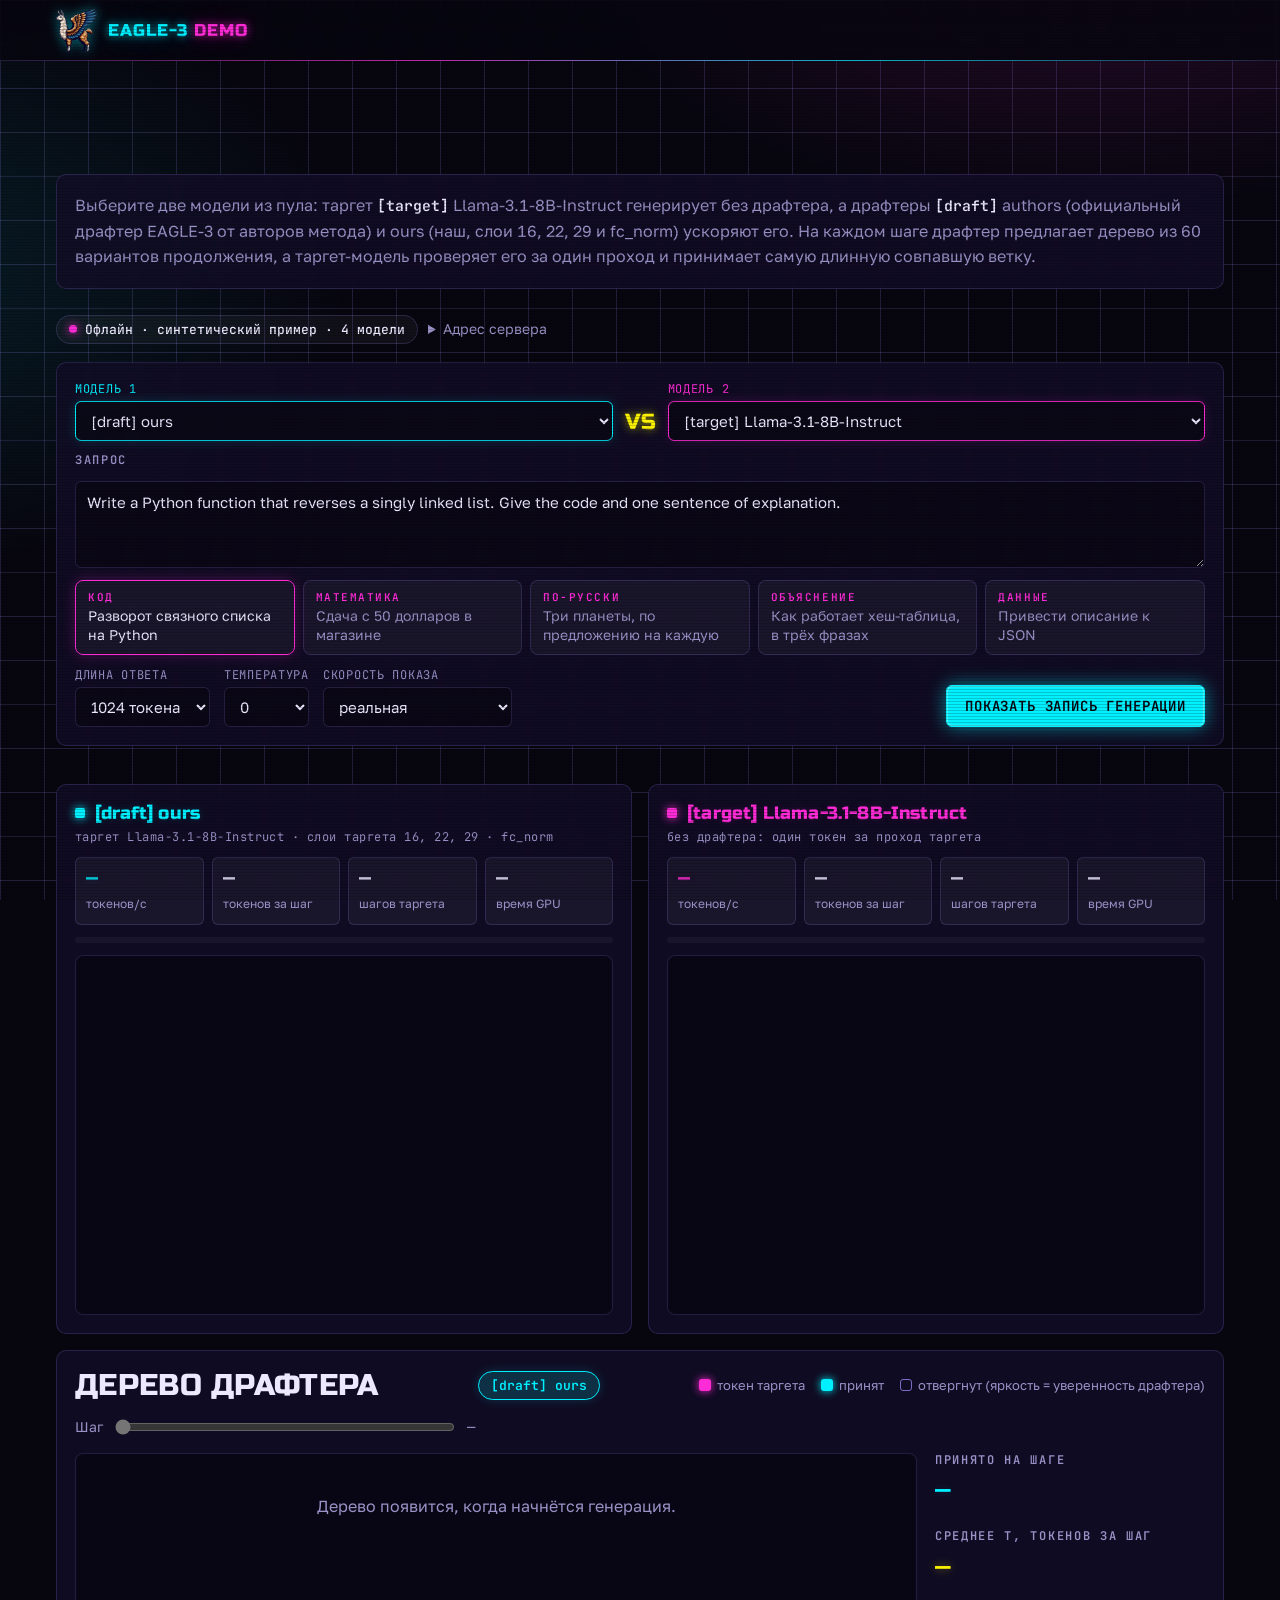
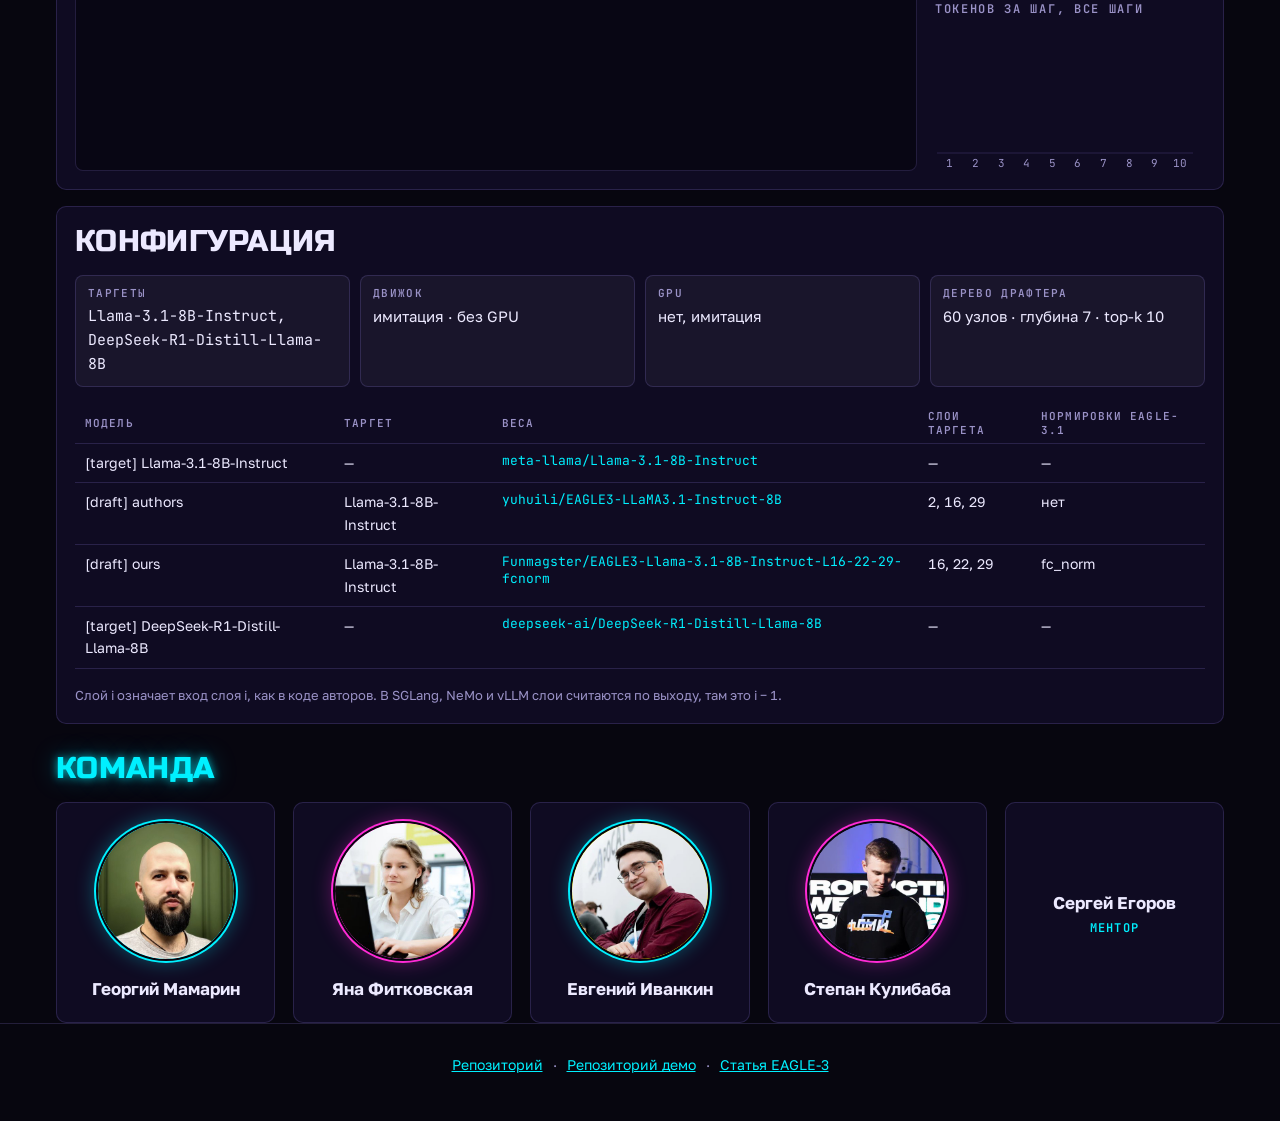
==== site/demo.html @ 763ee81a "EAGLE-3 DEMO: сервер, сайт и ноутбук Colab Co-Authored-By: Claude Opus 5.5 (1M context) <noreply@ant" ====
<!doctype html>
<html lang="ru">
<head>
<meta charset="utf-8">
<meta name="viewport" content="width=device-width,initial-scale=1,viewport-fit=cover">
<title>EAGLE-3 DEMO</title>
<meta name="claude:viewport-fit-sides" content="cover">
<link rel="preconnect" href="https://fonts.googleapis.com">
<link rel="stylesheet" href="https://fonts.googleapis.com/css2?family=Golos+Text:wght@400;500;600;700&family=JetBrains+Mono:wght@400;600&family=Russo+One&display=swap">
<link rel="stylesheet" href="assets/style.css">
</head>
<body class="demo-page">
<div class="bg-video" aria-hidden="true"><video id="bg-video" muted loop playsinline preload="auto"></video></div>
<audio id="bg-audio" loop preload="auto"></audio>
<div class="video-person" id="video-person" hidden></div>
<button class="sound-btn" id="sound-btn" type="button" hidden aria-pressed="false">Звук: выкл</button>
<header class="top">
  <div class="wrap">
    <a class="brand" href="demo.html"><img class="logo" src="assets/llama.png" width="42" height="44" alt=""><span><span class="neon-c">EAGLE-3</span> <span class="neon-m">DEMO</span></span></a>
  </div>
</header>

<main class="wrap">
  <section class="demo-head">
    <!-- надпись убрана, место под ней оставлено: страница по высоте как с заголовком -->
    <h1 class="ghost" aria-hidden="true"><span class="neon-c">Баттл</span> <span class="neon-m">моделей</span></h1>
    <div class="panel intro"><p>Выберите две модели из пула: таргет <b>[target]</b> Llama-3.1-8B-Instruct генерирует без драфтера, а драфтеры <b>[draft]</b> authors (официальный драфтер EAGLE-3 от авторов метода) и ours (наш, слои 16, 22, 29 и fc_norm) ускоряют его. На каждом шаге драфтер предлагает дерево из 60 вариантов продолжения, а таргет-модель проверяет его за один проход и принимает самую длинную совпавшую ветку.</p></div>
    <div class="server">
      <span class="pill" id="srv-pill"><i></i><span id="srv-text">Проверяю демо-сервер…</span></span>
      <details id="srv-details">
        <summary>Адрес сервера</summary>
        <form id="srv-form">
          <input type="url" id="srv-url" placeholder="https://xxxx.trycloudflare.com" aria-label="Адрес демо-сервера">
          <button class="btn" type="submit">Подключить</button>
        </form>
      </details>
    </div>
  </section>

  <section class="panel ask" aria-label="Запрос">
    <div class="versus">
      <label data-slot="0">Модель 1<select id="m0"></select></label>
      <span class="vs" aria-hidden="true">VS</span>
      <label data-slot="1">Модель 2<select id="m1"></select></label>
    </div>
    <label for="prompt" class="label">Запрос</label>
    <textarea id="prompt" rows="3">Write a Python function that reverses a singly linked list. Give the code and one sentence of explanation.</textarea>
    <div class="chips" id="chips">
      <button class="chip" type="button" aria-pressed="true" data-prompt="Write a Python function that reverses a singly linked list. Give the code and one sentence of explanation."><b>Код</b><span>Разворот связного списка на Python</span></button>
      <button class="chip" type="button" aria-pressed="false" data-prompt="A shop sells pens for $3 and notebooks for $5. I bought 4 pens and 2 notebooks and paid with a $50 bill. How much change do I get?"><b>Математика</b><span>Сдача с 50 долларов в магазине</span></button>
      <button class="chip" type="button" aria-pressed="false" data-prompt="Назови три планеты Солнечной системы и опиши каждую одним предложением. Отвечай на русском."><b>По-русски</b><span>Три планеты, по предложению на каждую</span></button>
      <button class="chip" type="button" aria-pressed="false" data-prompt="Explain in three short sentences how a hash table works."><b>Объяснение</b><span>Как работает хеш-таблица, в трёх фразах</span></button>
      <button class="chip" type="button" aria-pressed="false" data-prompt="Convert to JSON: name Alice, age 30, city Paris, hobbies reading and chess. Output only the JSON."><b>Данные</b><span>Привести описание к JSON</span></button>
    </div>
    <div class="controls">
      <label>Длина ответа
        <select id="max-tokens"><option value="256">256 токенов</option><option value="512">512 токенов</option><option value="1024" selected>1024 токена</option></select>
      </label>
      <label>Температура
        <select id="temperature"><option value="0" selected>0</option><option value="0.6">0.6</option><option value="1">1.0</option></select>
      </label>
      <label id="engine-box" hidden>Движок
        <select id="engine"><option value="eagle">EAGLE · с деревом</option><option value="sglang">SGLang · без дерева</option></select>
      </label>
      <label>Скорость показа
        <select id="speed"><option value="1" selected>реальная</option><option value="0.25">в 4 раза медленнее</option><option value="0.1">в 10 раз медленнее</option></select>
      </label>
      <div class="go">
        <button class="btn" id="save" type="button" hidden>Скачать запись</button>
        <button class="btn" id="again" type="button" hidden>Повторить</button>
        <button class="btn" id="stop" type="button" hidden>Остановить</button>
        <button class="btn primary" id="run" type="button">Запустить генерацию</button>
      </div>
    </div>
    <div class="engine-warn" id="engine-warn" hidden>
      <p id="engine-warn-text"></p>
      <div class="go"><button class="btn" id="engine-no" type="button">Отмена</button><button class="btn primary" id="engine-yes" type="button">Сменить движок</button></div>
    </div>
  </section>

  <div class="race-bar">
    <div class="verdict" id="verdict" hidden><span class="medal" aria-hidden="true">🥇</span><b id="speedup">—</b><span id="verdict-text">быстрее</span></div>
  </div>

  <section class="lanes">
    <article class="panel lane" data-slot="0">
      <div class="lane-head"><h3><i></i><span data-k="name">Модель 1</span></h3><span class="state" data-k="state"></span></div>
      <div class="lane-meta" data-k="meta"></div>
      <div class="stats">
        <div class="stat"><b data-k="tps">—</b><span>токенов/с</span></div>
        <div class="stat"><b data-k="tau">—</b><span>токенов за шаг</span></div>
        <div class="stat"><b data-k="steps">—</b><span>шагов таргета</span></div>
        <div class="stat"><b data-k="time">—</b><span>время GPU</span></div>
      </div>
      <div class="bar"><i data-k="bar"></i></div>
      <div class="out" data-k="out" aria-live="off"><span class="think"></span><span class="answer"></span></div>
    </article>
    <article class="panel lane" data-slot="1">
      <div class="lane-head"><h3><i></i><span data-k="name">Модель 2</span></h3><span class="state" data-k="state"></span></div>
      <div class="lane-meta" data-k="meta"></div>
      <div class="stats">
        <div class="stat"><b data-k="tps">—</b><span>токенов/с</span></div>
        <div class="stat"><b data-k="tau">—</b><span>токенов за шаг</span></div>
        <div class="stat"><b data-k="steps">—</b><span>шагов таргета</span></div>
        <div class="stat"><b data-k="time">—</b><span>время GPU</span></div>
      </div>
      <div class="bar"><i data-k="bar"></i></div>
      <div class="out" data-k="out" aria-live="off"><span class="think"></span><span class="answer"></span></div>
    </article>
  </section>

  <section class="panel tree-panel" aria-label="Дерево драфтера">
    <div class="tree-head">
      <h2>Дерево драфтера</h2>
      <div class="tree-tabs" id="tree-tabs" role="group" aria-label="Чьё дерево показать"></div>
      <div class="legend"><span><i class="lt"></i>токен таргета</span><span><i class="la"></i>принят</span><span><i class="lr"></i>отвергнут (яркость = уверенность драфтера)</span></div>
    </div>
    <div class="scrub"><label for="step">Шаг</label><input type="range" id="step" min="0" max="0" value="0" disabled><span id="step-label" class="mono">—</span></div>
    <div class="tree-body">
      <div class="tree-scroll" id="tree"></div>
      <aside class="side">
        <div class="k"><span class="label">Принято на шаге</span><b id="k-acc">—</b><span class="mut" id="k-acc-sub"></span></div>
        <div class="k"><span class="label">Среднее τ, токенов за шаг</span><b id="tau-mean" class="tau">—</b></div>
        <div class="k"><span class="label">Токенов за шаг, все шаги</span><svg id="hist" width="260" height="150" viewBox="0 0 260 150" role="img" aria-label="Распределение принятых токенов за шаг, шкала от 1 до 10"></svg></div>
      </aside>
    </div>
  </section>
  <section class="panel config" aria-label="Конфигурация стенда">
    <h2>Конфигурация</h2>
    <dl class="cfg">
      <div><dt>Таргеты</dt><dd id="cfg-target" class="mono">—</dd></div>
      <div><dt>Движок</dt><dd id="cfg-engine">—</dd></div>
      <div><dt>GPU</dt><dd id="cfg-gpu">—</dd></div>
      <div><dt>Дерево драфтера</dt><dd id="cfg-tree">—</dd></div>
    </dl>
    <div class="cfg-scroll">
      <table class="cfg-models">
        <thead><tr><th>Модель</th><th>Таргет</th><th>Веса</th><th>Слои таргета</th><th>Нормировки EAGLE-3.1</th></tr></thead>
        <tbody id="cfg-models"></tbody>
      </table>
    </div>
    <p class="note">Слой i означает вход слоя i, как в коде авторов. В SGLang, NeMo и vLLM слои считаются по выходу, там это i − 1.</p>
  </section>

  <section class="team-sec" aria-label="Команда">
    <h2><span class="neon-c">Команда</span></h2>
    <div class="team" id="team"></div>
  </section>
</main>

<footer><div class="wrap links">
  <a href="https://github.com/stepankulibaba/yandex-research-program-eagle3" target="_blank" rel="noopener">Репозиторий</a> ·
  <a href="https://github.com/WastingT-me/eagle3-demo" target="_blank" rel="noopener">Репозиторий демо</a> ·
  <a href="https://arxiv.org/abs/2503.01840" target="_blank" rel="noopener">Статья EAGLE-3</a>
</div></footer>

<script src="assets/team.js"></script>
<script src="assets/tree.js"></script>
<script src="assets/demo.js"></script>
</body>
</html>
---- site/assets/style.css ----
/* Неоновый терминал: ночная сетка, неон по смыслу.
   Маджента = токен таргет-модели, циан = принятый токен драфтера, фиолетовый = отвергнутый, жёлтый = итог генерации.
   Сознательно одна тёмная тема: неон не читается на светлом фоне. */
:root {
  --bg: #07060f;
  --bg-2: #0d0b1d;
  --panel: rgba(18, 14, 40, .78);
  --panel-solid: #120e28;
  --cell: rgba(255, 255, 255, .045);
  --ink: #ece9ff;
  --mut: #9a92c7;
  --line: rgba(160, 140, 255, .18);
  --line-hot: rgba(0, 240, 255, .45);
  --accept: #00f0ff;
  --accept-soft: rgba(0, 240, 255, .16);
  --target: #ff2bd6;
  --target-soft: rgba(255, 43, 214, .16);
  --reject: #7a6bc4;
  --win: #f9f002;
  --danger: #ff4d6d;
  --on-neon: #07060f;
  --f-display: "Russo One", "Golos Text", system-ui, sans-serif;
  --f-body: "Golos Text", system-ui, -apple-system, "Segoe UI", sans-serif;
  --f-mono: "JetBrains Mono", ui-monospace, "SFMono-Regular", Menlo, monospace;
  --wrap: 1200px;
  color-scheme: dark;
}

* { box-sizing: border-box }
[hidden] { display: none !important }
html { -webkit-text-size-adjust: 100% }
body {
  margin: 0; color: var(--ink); background-color: var(--bg);
  background-image:
    radial-gradient(900px 500px at 85% -10%, rgba(255, 43, 214, .16), transparent 60%),
    radial-gradient(800px 500px at -10% 30%, rgba(0, 240, 255, .10), transparent 60%),
    linear-gradient(var(--line) 1px, transparent 1px),
    linear-gradient(90deg, var(--line) 1px, transparent 1px);
  background-size: auto, auto, 44px 44px, 44px 44px;
  background-attachment: fixed;
  font: 16px/1.6 var(--f-body); font-variant-numeric: tabular-nums;
}
body::after { /* развёртка ЭЛТ, едва заметная */
  content: ""; position: fixed; inset: 0; pointer-events: none; z-index: 50;
  background: repeating-linear-gradient(0deg, rgba(0, 0, 0, .18) 0 1px, transparent 1px 3px);
  mix-blend-mode: multiply;
}
a { color: var(--accept) }
:focus-visible { outline: 2px solid var(--accept); outline-offset: 2px }
::selection { background: var(--target); color: var(--on-neon) }
.wrap {
  max-width: var(--wrap); margin: 0 auto;
  padding-left: max(16px, env(safe-area-inset-left, 0px));
  padding-right: max(16px, env(safe-area-inset-right, 0px));
}
h1, h2, h3 { font-family: var(--f-display); font-weight: 400; line-height: 1.12; text-wrap: balance; margin: 0; letter-spacing: .01em }
h1 { font-size: clamp(32px, 5.4vw, 60px); text-transform: uppercase }
h2 { font-size: clamp(22px, 2.6vw, 30px); text-transform: uppercase }
h3 { font-size: 18px }
p { margin: 0 }
.neon-c { color: var(--accept); text-shadow: 0 0 8px rgba(0, 240, 255, .7), 0 0 24px rgba(0, 240, 255, .35) }
.neon-m { color: var(--target); text-shadow: 0 0 8px rgba(255, 43, 214, .7), 0 0 24px rgba(255, 43, 214, .35) }
.label { font: 600 12px/1.3 var(--f-mono); letter-spacing: .14em; text-transform: uppercase; color: var(--mut) }
.mono { font-family: var(--f-mono) }
.mut { color: var(--mut) }

/* ---------- шапка ---------- */
.top { position: sticky; top: env(safe-area-inset-top, 0px); z-index: 10; background: rgba(7, 6, 15, .82); backdrop-filter: blur(10px); border-bottom: 1px solid var(--line) }
.top::after { content: ""; position: absolute; left: 0; right: 0; bottom: -1px; height: 1px; background: linear-gradient(90deg, transparent, var(--target), var(--accept), transparent); opacity: .7 }
.top .wrap { display: flex; align-items: center; gap: 22px; min-height: 60px; flex-wrap: wrap }
.brand { display: flex; align-items: center; gap: 10px; text-decoration: none; color: var(--ink); font: 400 17px var(--f-display); letter-spacing: .06em }
.brand svg, .brand .logo { flex: none; filter: drop-shadow(0 0 6px rgba(0, 240, 255, .45)) }
.brand .logo { width: 42px; height: 44px; object-fit: contain; margin-block: -4px }
.nav { display: flex; gap: 4px; margin-left: auto; flex-wrap: wrap }
.nav a { text-decoration: none; padding: 7px 14px; border-radius: 6px; color: var(--mut); font: 500 14px var(--f-mono); letter-spacing: .06em; text-transform: uppercase }
.nav a:hover { color: var(--ink) }
.nav a[aria-current="page"] { color: var(--accept); box-shadow: inset 0 0 0 1px var(--line-hot), 0 0 14px rgba(0, 240, 255, .25) }

/* ---------- кнопки, поля ---------- */
.btn { appearance: none; border: 1px solid var(--line); background: var(--cell); color: var(--ink); font: 600 14px var(--f-mono); letter-spacing: .06em; text-transform: uppercase;
  padding: 11px 18px; border-radius: 6px; cursor: pointer; display: inline-flex; gap: 8px; align-items: center; text-decoration: none; transition: box-shadow .2s, border-color .2s }
.btn:hover { border-color: var(--accept); box-shadow: 0 0 16px rgba(0, 240, 255, .25) }
.btn.primary { background: var(--accept); color: var(--on-neon); border-color: var(--accept); box-shadow: 0 0 18px rgba(0, 240, 255, .55), 0 0 2px #fff inset }
.btn.primary:hover { box-shadow: 0 0 28px rgba(0, 240, 255, .8) }
.btn:disabled { opacity: .45; cursor: not-allowed; box-shadow: none }
select, input[type="text"], input[type="url"], textarea {
  font: 15px var(--f-body); color: var(--ink); background: rgba(0, 0, 0, .35); border: 1px solid var(--line); border-radius: 6px; padding: 9px 11px; max-width: 100%;
}
select option { background: var(--panel-solid) }
select:focus, input:focus, textarea:focus { border-color: var(--accept); box-shadow: 0 0 12px rgba(0, 240, 255, .25); outline: none }
textarea { width: 100%; resize: vertical; min-height: 80px; line-height: 1.5 }

.panel { background: var(--panel); border: 1px solid var(--line); border-radius: 10px; padding: 18px; min-width: 0; backdrop-filter: blur(6px) }

/* ---------- главная ---------- */
.hero { padding-block: 64px 44px }
.hero .wrap { display: grid; grid-template-columns: minmax(0, 1.1fr) minmax(0, .9fr); gap: 44px; align-items: center }
.hero .lead { font-size: 18px; color: var(--mut); max-width: 56ch; margin-top: 20px }
.hero .cta { display: flex; gap: 12px; flex-wrap: wrap; margin-top: 30px }
.hero-tree { position: relative; margin: 0; background: var(--panel); border: 1px solid var(--line-hot); border-radius: 10px; padding: 14px; min-width: 0; box-shadow: 0 0 40px rgba(0, 240, 255, .12), inset 0 0 30px rgba(255, 43, 214, .06) }
.hero-tree figcaption { font-size: 13px; color: var(--mut); margin-top: 10px }
.hero-tree .tree-scroll { max-height: none; overflow: hidden; border: 0; background: transparent }
.hero-tree svg { width: 100%; height: auto }
.sticker { position: absolute; top: -46px; right: -18px; width: 84px; height: auto; transform: rotate(8deg); pointer-events: none;
  filter: drop-shadow(0 0 8px rgba(0, 240, 255, .55)) drop-shadow(0 0 18px rgba(255, 43, 214, .35)) }
@media (prefers-reduced-motion: no-preference) {
  .sticker { animation: bob 5s ease-in-out infinite }
  @keyframes bob { 50% { transform: rotate(2deg) translateY(-8px) } }
}
.nowrap { white-space: nowrap }
.tag-target { color: var(--target); font-weight: 600 }
.tag-accept { color: var(--accept); font-weight: 600 }

.section { padding-block: 48px; border-top: 1px solid var(--line) }
.section > .wrap > header { display: grid; gap: 8px; margin-bottom: 28px; max-width: 70ch }

.figures { display: grid; grid-template-columns: repeat(auto-fit, minmax(200px, 1fr)); gap: 14px }
.fig { background: var(--panel); border: 1px solid var(--line); border-radius: 10px; padding: 18px; display: grid; gap: 6px; align-content: start }
.fig b { display: flex; flex-wrap: wrap; align-items: baseline; gap: 2px 6px; font: 400 34px/1.1 var(--f-display); color: var(--accept); text-shadow: 0 0 10px rgba(0, 240, 255, .55) }
.fig:nth-child(even) b { color: var(--target); text-shadow: 0 0 10px rgba(255, 43, 214, .55) }
.fig b small { font: 500 14px var(--f-body); color: var(--mut); text-shadow: none; white-space: nowrap }
.fig span { font-size: 14px; color: var(--mut) }

.tracks { display: grid; grid-template-columns: repeat(3, minmax(0, 1fr)); gap: 18px }
.track { background: var(--panel); border: 1px solid var(--line); border-radius: 10px; padding: 18px }
.track h3 { margin: 8px 0 12px }
.track ul { margin: 0; padding-left: 18px; display: grid; gap: 8px }
.track li::marker { color: var(--target) }
.track .label { color: var(--accept) }

.team { display: grid; grid-template-columns: repeat(auto-fill, minmax(200px, 1fr)); gap: 18px }
.person { display: grid; gap: 4px; justify-items: center; text-align: center; align-content: start; background: var(--panel); border: 1px solid var(--line); border-radius: 10px; padding: 20px 18px }
.person .ava { width: 136px; height: 136px; border-radius: 50%; margin-bottom: 12px; display: grid; place-items: center; overflow: hidden; font: 400 26px var(--f-display); color: var(--on-neon);
  box-shadow: 0 0 0 2px var(--bg), 0 0 0 4px var(--accept), 0 0 22px rgba(0, 240, 255, .45) }
.person:nth-child(even) .ava { box-shadow: 0 0 0 2px var(--bg), 0 0 0 4px var(--target), 0 0 22px rgba(255, 43, 214, .45) }
.person .ava img { width: 100%; height: 100%; border-radius: 50%; object-fit: cover }
.person b { font-size: 17px }
.person .role { color: var(--accept); font: 600 12px var(--f-mono); letter-spacing: .1em; text-transform: uppercase }
.person p { font-size: 14px; color: var(--mut) }

.links { display: flex; gap: 10px; flex-wrap: wrap; justify-content: center; text-align: center }
footer { padding-block: 30px 44px; color: var(--mut); font-size: 14px; border-top: 1px solid var(--line) }

/* ---------- демо ---------- */
.demo-head { padding-block: 34px 18px; display: grid; gap: 12px }
.demo-head h1.ghost { visibility: hidden }
.demo-head p { color: var(--mut); max-width: 74ch }
.demo-head p b { color: var(--ink); font: 600 .92em var(--f-mono) }
.server { display: flex; gap: 10px; align-items: center; flex-wrap: wrap; font-size: 14px }
.pill { display: inline-flex; align-items: center; gap: 8px; padding: 5px 12px; border-radius: 999px; background: var(--cell); border: 1px solid var(--line); font: 500 13px var(--f-mono) }
.pill i { width: 8px; height: 8px; border-radius: 50%; background: var(--reject) }
.pill.live i { background: var(--accept); box-shadow: 0 0 10px var(--accept) }
.pill.replay i { background: var(--target); box-shadow: 0 0 10px var(--target) }
.server details summary { cursor: pointer; color: var(--mut) }
.server details[open] { flex-basis: 100% }
.server form { display: flex; gap: 8px; margin-top: 8px; flex-wrap: wrap }
.server form input { flex: 1 1 280px }

.ask { display: grid; gap: 12px }
.chips { display: grid; grid-template-columns: repeat(auto-fit, minmax(190px, 1fr)); gap: 8px }
.chip { text-align: left; border: 1px solid var(--line); background: var(--cell); color: var(--ink); border-radius: 8px; padding: 9px 12px; font: 14px/1.35 var(--f-body); cursor: pointer; display: grid; gap: 3px }
.chip b { font: 600 11px var(--f-mono); letter-spacing: .14em; text-transform: uppercase; color: var(--target) }
.chip span { color: var(--mut) }
.chip:hover, .chip[aria-pressed="true"] { border-color: var(--target); box-shadow: 0 0 14px rgba(255, 43, 214, .25) }
.chip[aria-pressed="true"] span { color: var(--ink) }
.controls { display: flex; gap: 14px; flex-wrap: wrap; align-items: end }
.controls label { display: grid; gap: 4px; font: 12px var(--f-mono); letter-spacing: .06em; color: var(--mut); text-transform: uppercase }
.controls .go { margin-left: auto; display: flex; gap: 8px; flex-wrap: wrap }
.engine-warn { margin-top: 14px; padding: 12px 14px; border: 1px solid var(--win); border-radius: 10px; background: rgba(249, 240, 2, .06);
  display: flex; gap: 12px 16px; align-items: center; flex-wrap: wrap }
.engine-warn p { margin: 0; flex: 1 1 320px; font-size: 14px }
.engine-warn .go { display: flex; gap: 8px; flex-wrap: wrap }
.pill.switching i { background: var(--win); box-shadow: 0 0 10px var(--win); animation: blink 1s steps(2) infinite }
@keyframes blink { 50% { opacity: .25 } }

.race-bar { display: flex; align-items: center; justify-content: space-between; gap: 14px; flex-wrap: wrap; padding-block: 22px 4px }
.verdict { display: flex; align-items: baseline; gap: 14px; flex-wrap: wrap }
.verdict .medal { font-size: 34px; line-height: 1; align-self: center; filter: drop-shadow(0 0 10px rgba(249, 240, 2, .6)) }
.verdict b { font: 400 clamp(38px, 6vw, 60px)/1 var(--f-display); color: var(--win); text-shadow: 0 0 10px rgba(249, 240, 2, .7), 0 0 36px rgba(249, 240, 2, .35) }
.verdict span:last-child { font: 400 clamp(18px, 2.4vw, 24px) var(--f-display); text-transform: uppercase; color: var(--ink) }

.lanes { display: grid; grid-template-columns: repeat(2, minmax(0, 1fr)); gap: 16px; margin-top: 12px }
.lane { display: grid; gap: 12px; align-content: start; transition: box-shadow .4s, border-color .4s }
[data-slot="0"] { --c: var(--accept); --c-soft: var(--accept-soft) }
[data-slot="1"] { --c: var(--target); --c-soft: var(--target-soft) }
.lane.won { border-color: var(--c); box-shadow: 0 0 30px var(--c-soft), inset 0 0 20px var(--c-soft) }
.lane-head { display: flex; justify-content: space-between; gap: 10px; align-items: baseline; flex-wrap: wrap }
.lane-head h3 { display: flex; align-items: center; gap: 10px; color: var(--c); text-shadow: 0 0 10px var(--c-soft) }
.lane-head h3 i { width: 10px; height: 10px; border-radius: 2px; background: var(--c); box-shadow: 0 0 10px var(--c) }
.state { font: 12px var(--f-mono); color: var(--mut); text-transform: uppercase; letter-spacing: .08em }
.lane.won .state { color: var(--win) }
.lane.won .state::before { content: "🥇 " }
.lane-meta { font: 12px var(--f-mono); color: var(--mut); letter-spacing: .04em; margin-top: -6px }
.stats { display: grid; grid-template-columns: repeat(4, minmax(0, 1fr)); gap: 8px }
.stat { background: var(--cell); border: 1px solid var(--line); border-radius: 6px; padding: 8px 10px; min-width: 0 }
.stat b { display: block; font: 600 20px/1.2 var(--f-mono); color: var(--ink) }
.stat:first-child b { color: var(--c); text-shadow: 0 0 8px var(--c-soft) }
.stat span { font-size: 12px; color: var(--mut) }
.bar { height: 6px; border-radius: 3px; background: var(--cell); overflow: hidden }
.bar i { display: block; height: 100%; width: 0; background: var(--c); box-shadow: 0 0 12px var(--c); transition: width .12s linear }
.out { font: 15px/1.6 var(--f-body); white-space: pre-wrap; overflow-wrap: anywhere; height: 360px; overflow-y: auto; padding: 12px 14px; border-radius: 8px; background: rgba(0, 0, 0, .4); border: 1px solid var(--line) }
.out .think { color: var(--mut); font-style: italic }
.out .think:not(:empty)::before { content: "рассуждение"; display: block; font: 600 11px var(--f-mono); letter-spacing: .14em; text-transform: uppercase; font-style: normal; margin-bottom: 4px; color: var(--reject) }
.out .answer:not(:empty) { display: block; border-top: 1px dashed var(--line); margin-top: 10px; padding-top: 10px }
.out .think:empty + .answer { border-top: 0; margin-top: 0; padding-top: 0 }
.out .c { border-radius: 3px; transition: background-color .9s ease, text-shadow .9s ease }
.out .c.fresh { background: var(--c-soft); text-shadow: 0 0 8px var(--c) }
.lane[data-kind="drafter"] .out .c.alt { box-shadow: inset 0 -2px 0 var(--c-soft) }

.versus { display: grid; grid-template-columns: minmax(0, 1fr) auto minmax(0, 1fr); gap: 12px; align-items: end }
.versus label { display: grid; gap: 4px; font: 12px var(--f-mono); letter-spacing: .06em; text-transform: uppercase; color: var(--c) }
.versus select { width: 100%; border-color: var(--c); box-shadow: 0 0 12px var(--c-soft); font-size: 15px }
.versus .vs { font: 400 22px var(--f-display); color: var(--win); text-shadow: 0 0 10px rgba(249, 240, 2, .6); padding-bottom: 6px }
.tree-tabs { display: flex; gap: 8px; flex-wrap: wrap }
.tree-tabs button { font: 600 13px var(--f-mono); color: var(--c); background: var(--cell); border: 1px solid var(--line); border-radius: 999px; padding: 5px 12px; cursor: pointer }
.tree-tabs button[aria-pressed="true"] { border-color: var(--c); box-shadow: 0 0 12px var(--c-soft); background: var(--c-soft) }
.tree-tabs { align-items: center }
.tree-tabs .pg { --c: var(--ink); width: 32px; height: 32px; padding: 0; border-radius: 50%; font: 600 18px/1 var(--f-body) }
.tree-tabs .pg:hover { border-color: var(--accept); color: var(--accept) }
.tree-tabs .pg-n { color: var(--mut); font-size: 13px }

/* ---------- фоновое видео демо ----------
   Видео прижато к правому и нижнему краю экрана и шире экрана минимум на 14%: левый край кадра всегда
   за экраном, низ кадра совпадает с низом экрана (лишнее срезается сверху).
   Человек в кадре сидит слева (от 14% до 27,4% ширины видео), поэтому на широких экранах контент начинается
   правее него: 100vw - 0.72 * ширина видео, справа отступ 2/3 левого, а подпись с его именем стоит под ним. */
.bg-video { position: fixed; inset: 0; z-index: -1; overflow: hidden; pointer-events: none; display: none;
  --bgw: max(114vw, 177.78vh) }
.has-bg .bg-video { display: block }
.bg-video video { position: absolute; right: 0; bottom: 0; width: var(--bgw); height: auto }
.bg-video::after { content: ""; position: absolute; inset: 0; background: rgba(7, 6, 15, .66) }
.has-bg { background-image: none }
.video-person, .sound-btn { display: none }
@media (min-width: 1200px) {
  .has-bg { --free: max(16px, calc(100vw - .72 * max(114vw, 177.78vh) + 24px)) }
  .has-bg main.wrap { margin-left: var(--free); margin-right: calc(var(--free) * 2 / 3); max-width: none;
    padding-left: 0; padding-right: 0 }
  /* человек слева остаётся ярким, под контентом фон затемнён */
  .bg-video::after { background: linear-gradient(90deg, rgba(7, 6, 15, .08) calc(var(--free) - 140px), rgba(7, 6, 15, .74) calc(var(--free) + 40px)) }
  /* имя человека с видео - под ним, в том же стиле, что имена в команде */
  .has-bg .video-person:not([hidden]) { display: grid; gap: 4px; justify-items: center; text-align: center; position: fixed; z-index: 5;
    bottom: 18px; left: calc(100vw - .793 * max(114vw, 177.78vh)); transform: translateX(-50%);
    background: var(--panel); border: 1px solid var(--line); border-radius: 10px;
    padding: 12px 18px; backdrop-filter: blur(6px);
    opacity: 0; visibility: hidden; transform: translate(-50%, 12px); transition: opacity .4s, transform .4s, visibility 0s .4s }
  .has-bg .video-person.shown { opacity: 1; visibility: visible; transform: translateX(-50%); transition: opacity .4s, transform .4s }
  .video-person b { font-size: 17px }
  .video-person .role { color: var(--accept); font: 600 12px var(--f-mono); letter-spacing: .1em; text-transform: uppercase }
  .has-bg .person.on-video { display: none }
}
.has-bg .sound-btn:not([hidden]) { display: block; position: fixed; right: max(16px, env(safe-area-inset-right, 0px)); bottom: 16px; z-index: 20;
  font: 600 12px var(--f-mono); letter-spacing: .08em; text-transform: uppercase; color: var(--ink); cursor: pointer;
  background: var(--panel); border: 1px solid var(--line-hot); border-radius: 8px; padding: 8px 12px; backdrop-filter: blur(6px) }
.sound-btn[aria-pressed="true"] { color: var(--accept); border-color: var(--accept) }

/* ---------- шапка демо и команда ---------- */
.intro { margin-bottom: 14px }
.intro p { max-width: none }
.team-sec { margin-top: 28px; display: grid; gap: 16px }
.person.on-video { align-content: center; min-height: 120px }

.tree-panel { margin-top: 16px; display: grid; gap: 14px }

.config { margin-top: 16px; display: grid; gap: 16px }
.cfg { display: grid; grid-template-columns: repeat(auto-fit, minmax(220px, 1fr)); gap: 10px; margin: 0 }
.cfg div { background: var(--cell); border: 1px solid var(--line); border-radius: 8px; padding: 10px 12px; min-width: 0 }
.cfg dt { font: 600 11px var(--f-mono); letter-spacing: .12em; text-transform: uppercase; color: var(--mut) }
.cfg dd { margin: 4px 0 0; font-size: 15px; overflow-wrap: anywhere }
.cfg-scroll { overflow-x: auto }
.cfg-models { width: 100%; border-collapse: collapse; font-size: 14px; min-width: 680px }
.cfg-models th { text-align: left; font: 600 11px var(--f-mono); letter-spacing: .1em; text-transform: uppercase; color: var(--mut); padding: 6px 10px; border-bottom: 1px solid var(--line) }
.cfg-models td { padding: 8px 10px; border-bottom: 1px solid var(--line); vertical-align: top }
.cfg-models td.mono { font: 13px var(--f-mono); color: var(--accept); overflow-wrap: anywhere }
.cfg-models tr.off td { color: var(--mut); text-decoration: line-through }
.config .note { margin: 0; font-size: 13px; color: var(--mut) }
.tree-head { display: flex; flex-wrap: wrap; gap: 12px 24px; align-items: center; justify-content: space-between }
.legend { display: flex; gap: 16px; flex-wrap: wrap; font-size: 13px; color: var(--mut) }
.legend i { display: inline-block; width: 12px; height: 12px; border-radius: 3px; margin-right: 6px; vertical-align: -1px }
.legend .lt { background: var(--target); box-shadow: 0 0 8px var(--target) }
.legend .la { background: var(--accept); box-shadow: 0 0 8px var(--accept) }
.legend .lr { border: 1.5px solid var(--reject) }
.scrub { display: flex; gap: 10px; align-items: center; font-size: 14px; color: var(--mut); flex-wrap: wrap }
.scrub input { width: min(340px, 60vw); accent-color: var(--accept) }
.tree-body { display: grid; grid-template-columns: minmax(0, 1fr) 270px; gap: 18px }
.tree-scroll { overflow: auto; max-height: 560px; border-radius: 8px; background: rgba(0, 0, 0, .4); border: 1px solid var(--line); min-width: 0 }
.tree-scroll svg { display: block }
.tree-empty { padding: 40px 18px; color: var(--mut); text-align: center }
.side { display: grid; gap: 18px; align-content: start; font-size: 14px }
.side .k { display: grid; gap: 4px }
.side .k b { font: 600 26px var(--f-mono); color: var(--accept); text-shadow: 0 0 8px var(--accept-soft) }
.side .k b.tau { color: var(--win); text-shadow: 0 0 10px rgba(249, 240, 2, .45) }

svg .edge { fill: none; stroke: var(--reject); stroke-opacity: .45; stroke-width: 1.1 }
svg .edge.acc { stroke: var(--accept); stroke-opacity: 1; stroke-width: 2.4; filter: drop-shadow(0 0 4px var(--accept)) }
svg .node rect { fill: var(--panel-solid); stroke: var(--reject); stroke-width: 1 }
svg .node text { font: 12px var(--f-mono); fill: var(--ink) }
svg .node.acc rect { fill: var(--accept); stroke: var(--accept); filter: drop-shadow(0 0 5px var(--accept)) }
svg .node.acc text { fill: var(--on-neon); font-weight: 600 }
svg .node.root rect { fill: var(--target); stroke: var(--target); filter: drop-shadow(0 0 6px var(--target)) }
svg .node.root text { fill: var(--on-neon); font-weight: 600 }
svg .node.first-miss rect { stroke: var(--danger); stroke-dasharray: 3 2; stroke-width: 1.5 }
svg .axis { font: 11px var(--f-mono); fill: var(--mut); letter-spacing: .04em }
svg .hbar { fill: var(--accept); filter: drop-shadow(0 0 4px rgba(0, 240, 255, .6)) }
svg .hlab { font: 11px var(--f-mono); fill: var(--mut) }
svg .hbase { stroke: var(--line); stroke-width: 1 }
svg .hmean { stroke: var(--win); stroke-width: 1.5; stroke-dasharray: 4 3 }
svg .hmean-lab { font: 600 11px var(--f-mono); fill: var(--win) }
@media (prefers-reduced-motion: no-preference) {
  svg.anim .node { animation: pop .28s ease both }
  @keyframes pop { from { opacity: 0 } }
}
@media (prefers-reduced-motion: reduce) { body::after { display: none } }

@media (max-width: 900px) {
  .hero .wrap, .tracks, .lanes, .tree-body { grid-template-columns: minmax(0, 1fr) }
  .stats { grid-template-columns: repeat(2, minmax(0, 1fr)) }
  .out { height: 260px }
  .controls .go { margin-left: 0 }
  .versus { grid-template-columns: minmax(0, 1fr) }
  .versus .vs { padding: 0; text-align: center }
  .sticker { right: 4px; top: -40px; width: 64px }
}
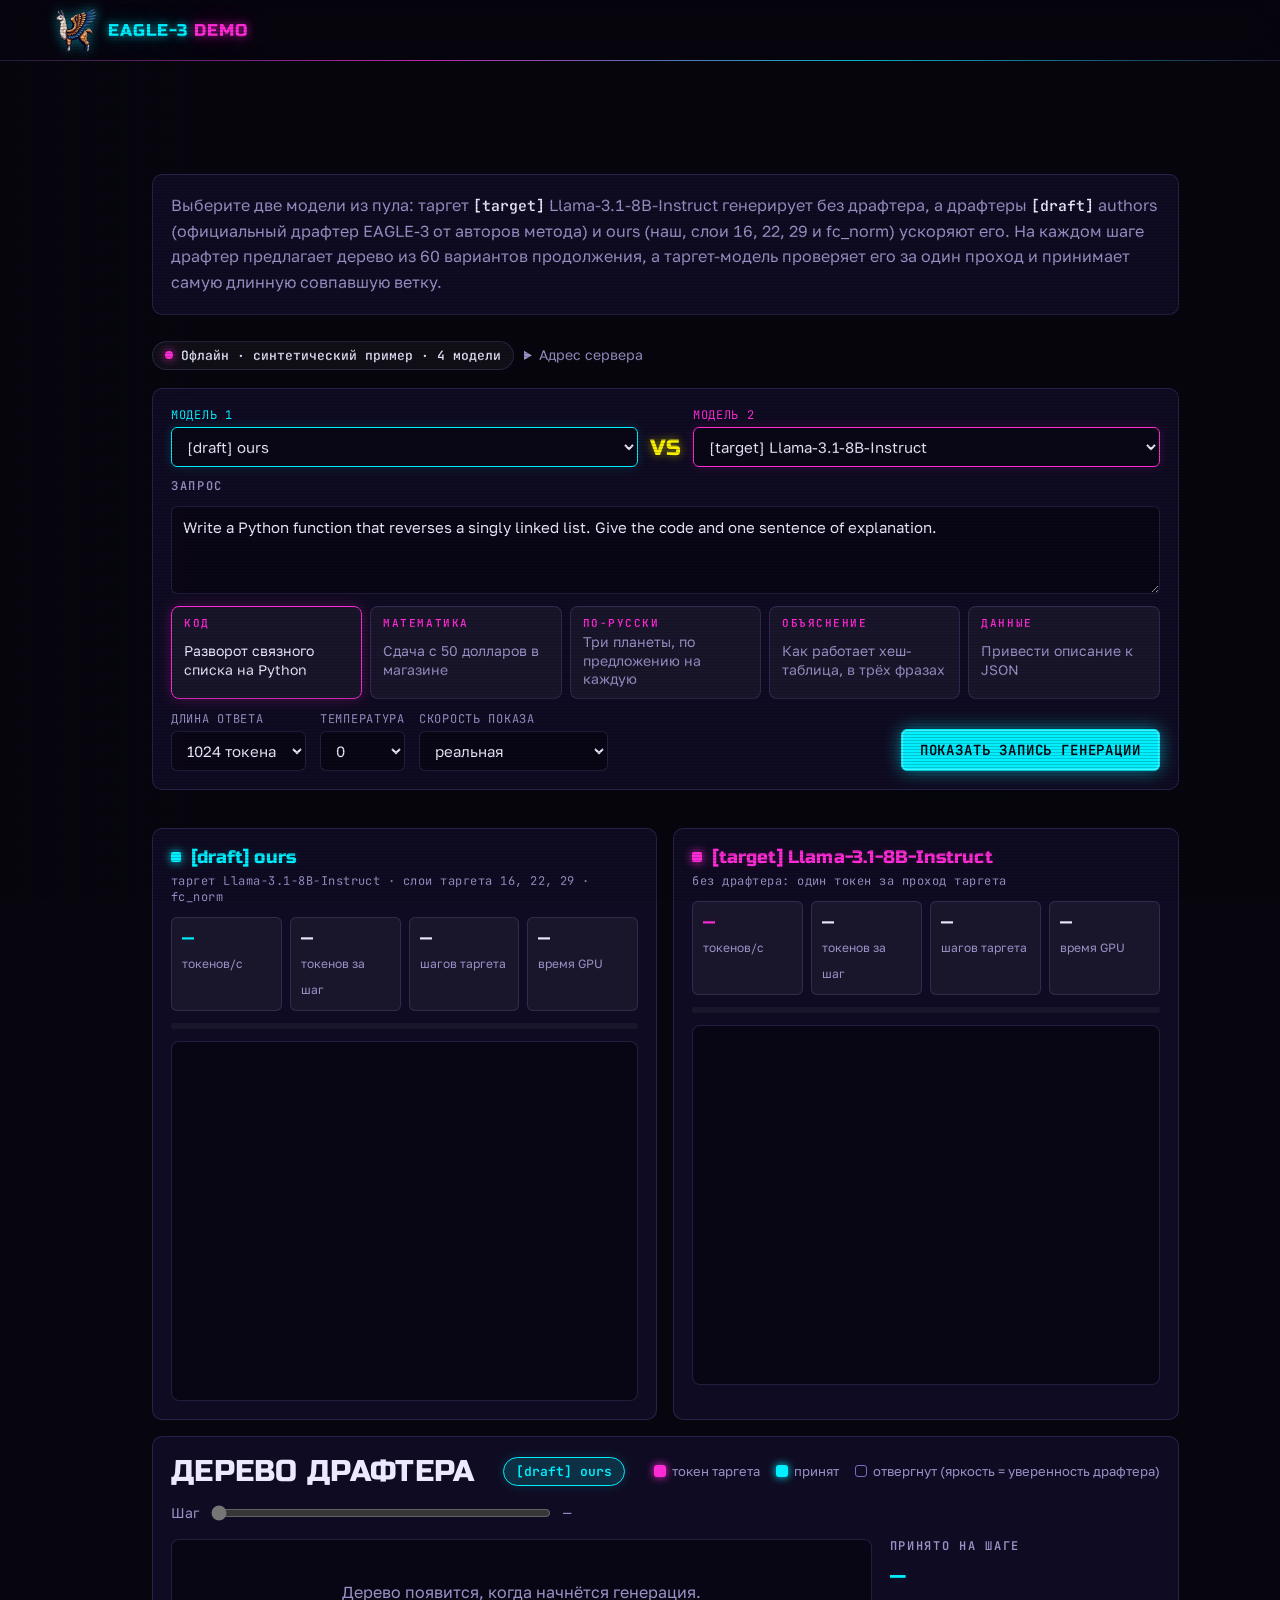
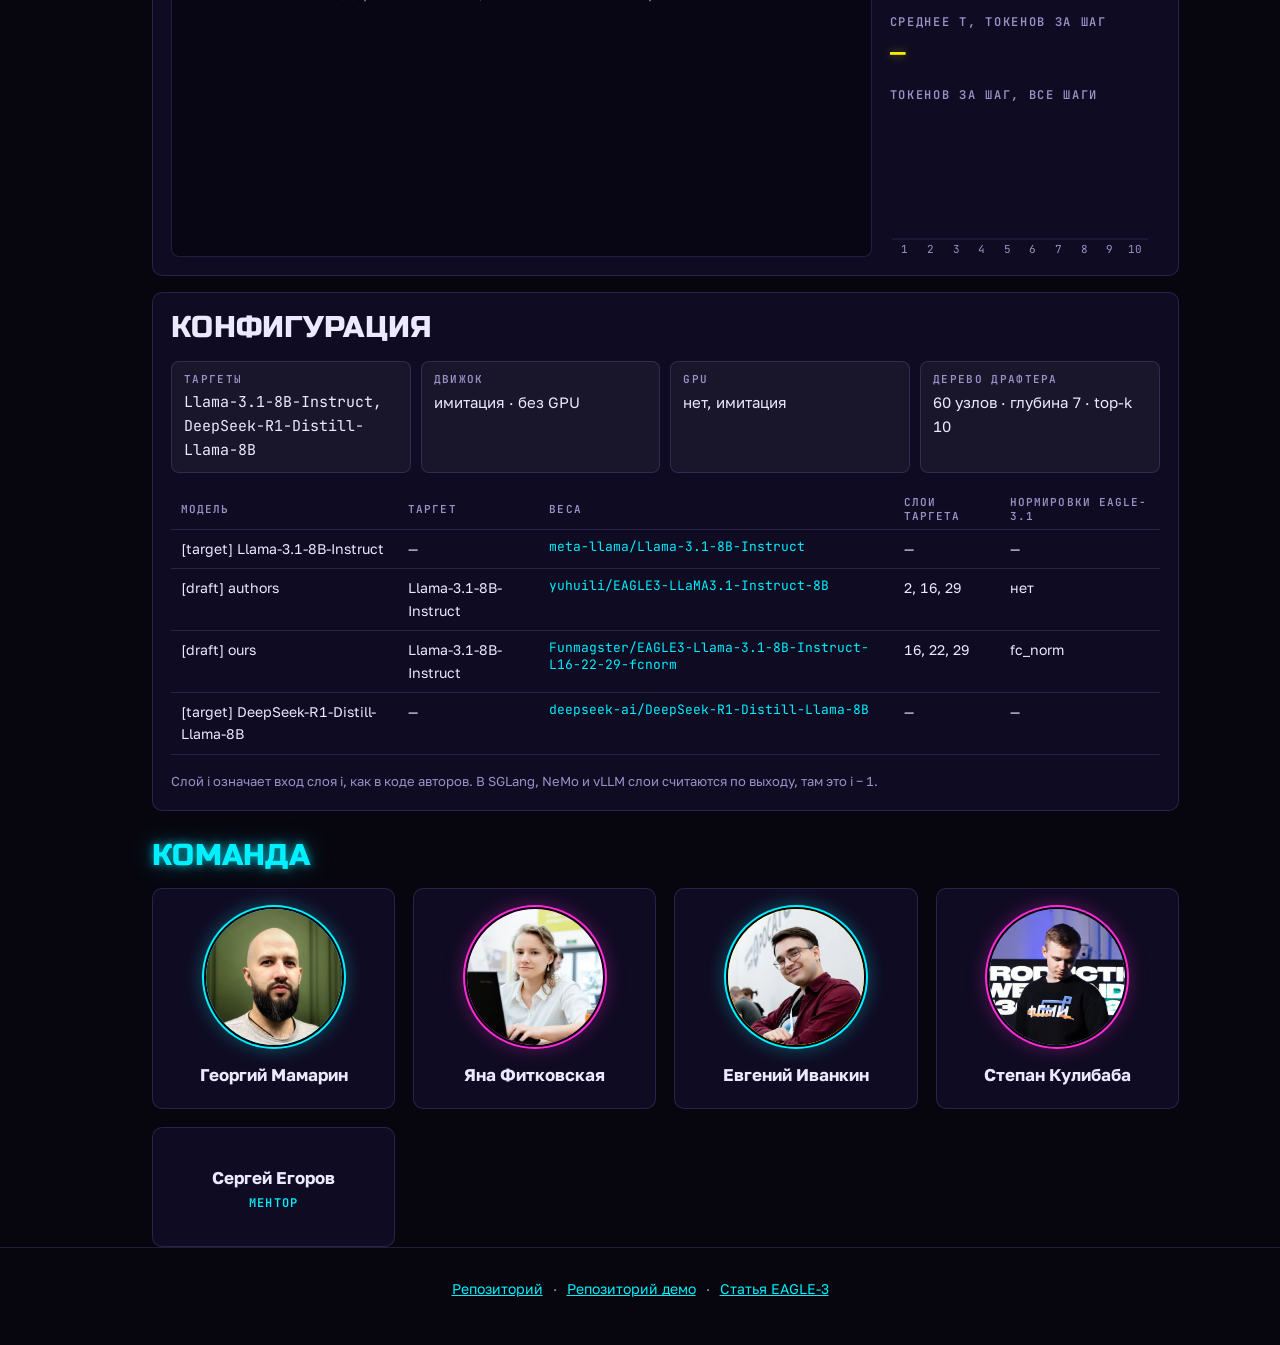
==== commit 58e3dee9: "Постоянная ссылка через GitHub Pages и вёрстка без скачка при загрузке видео Co-Authored-By: Claude " ====
--- a/site/demo.html
+++ b/site/demo.html
@@ -8,8 +8,11 @@
 <link rel="preconnect" href="https://fonts.googleapis.com">
 <link rel="stylesheet" href="https://fonts.googleapis.com/css2?family=Golos+Text:wght@400;500;600;700&family=JetBrains+Mono:wght@400;600&family=Russo+One&display=swap">
 <link rel="stylesheet" href="assets/style.css">
+<!-- постоянная ссылка (GitHub Pages): "gist:ID" - секретный гист, куда Colab при каждом запуске пишет адрес туннеля -->
+<meta name="eagle3-backend" content="">
 </head>
-<body class="demo-page">
+<body class="demo-page bg-layout">
+<script>document.body.classList.add("bg-layout")</script>
 <div class="bg-video" aria-hidden="true"><video id="bg-video" muted loop playsinline preload="auto"></video></div>
 <audio id="bg-audio" loop preload="auto"></audio>
 <div class="video-person" id="video-person" hidden></div>
--- a/site/assets/style.css
+++ b/site/assets/style.css
@@ -226,14 +226,17 @@
    правее него: 100vw - 0.72 * ширина видео, справа отступ 2/3 левого, а подпись с его именем стоит под ним. */
 .bg-video { position: fixed; inset: 0; z-index: -1; overflow: hidden; pointer-events: none; display: none;
   --bgw: max(114vw, 177.78vh) }
-.has-bg .bg-video { display: block }
+.bg-layout .bg-video { display: block }
+.bg-video video { opacity: 0; transition: opacity .6s }
+.has-bg .bg-video video { opacity: 1 }
 .bg-video video { position: absolute; right: 0; bottom: 0; width: var(--bgw); height: auto }
 .bg-video::after { content: ""; position: absolute; inset: 0; background: rgba(7, 6, 15, .66) }
-.has-bg { background-image: none }
+/* вёрстка под видео (bg-layout) стоит в разметке сразу, до загрузки видео: страница не прыгает, когда видео появляется */
+.bg-layout { background-image: none }
 .video-person, .sound-btn { display: none }
 @media (min-width: 1200px) {
-  .has-bg { --free: max(16px, calc(100vw - .72 * max(114vw, 177.78vh) + 24px)) }
-  .has-bg main.wrap { margin-left: var(--free); margin-right: calc(var(--free) * 2 / 3); max-width: none;
+  .bg-layout { --free: max(16px, calc(100vw - .72 * max(114vw, 177.78vh) + 24px)) }
+  .bg-layout main.wrap { margin-left: var(--free); margin-right: calc(var(--free) * 2 / 3); max-width: none;
     padding-left: 0; padding-right: 0 }
   /* человек слева остаётся ярким, под контентом фон затемнён */
   .bg-video::after { background: linear-gradient(90deg, rgba(7, 6, 15, .08) calc(var(--free) - 140px), rgba(7, 6, 15, .74) calc(var(--free) + 40px)) }
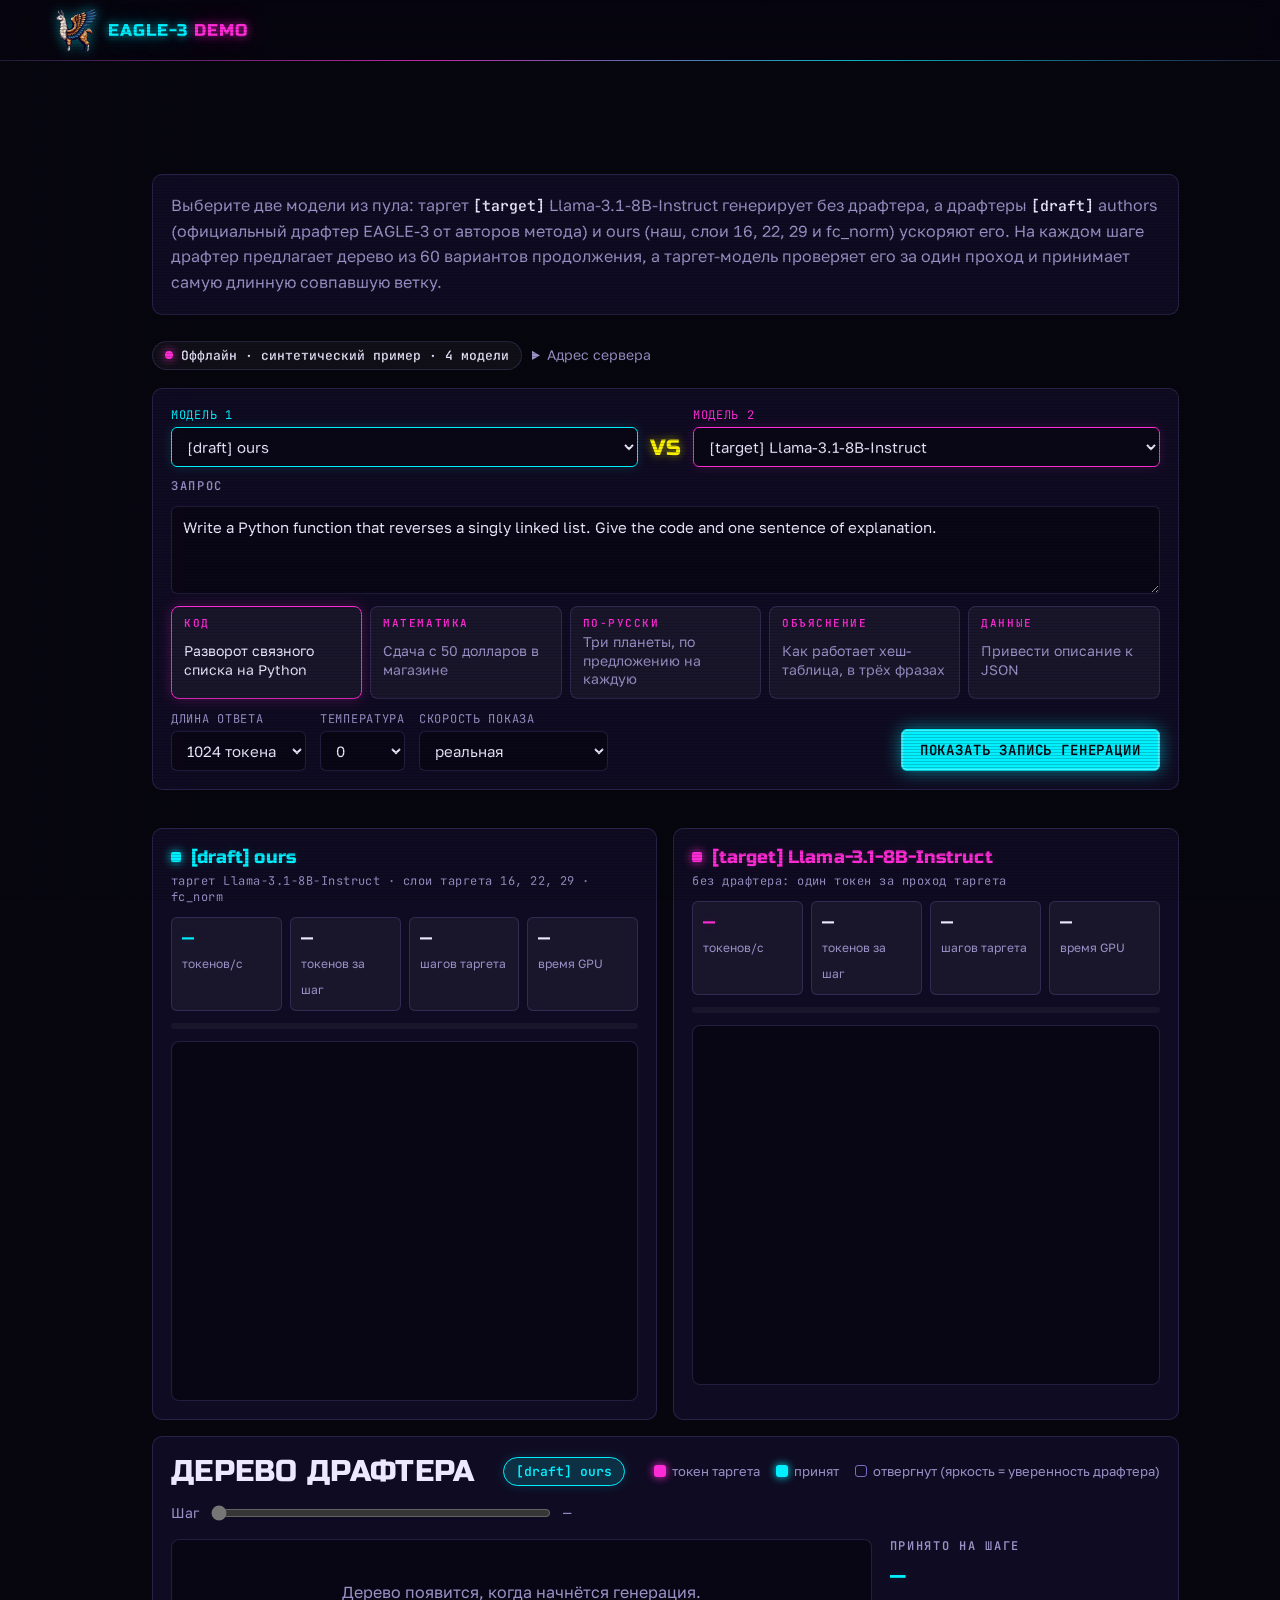
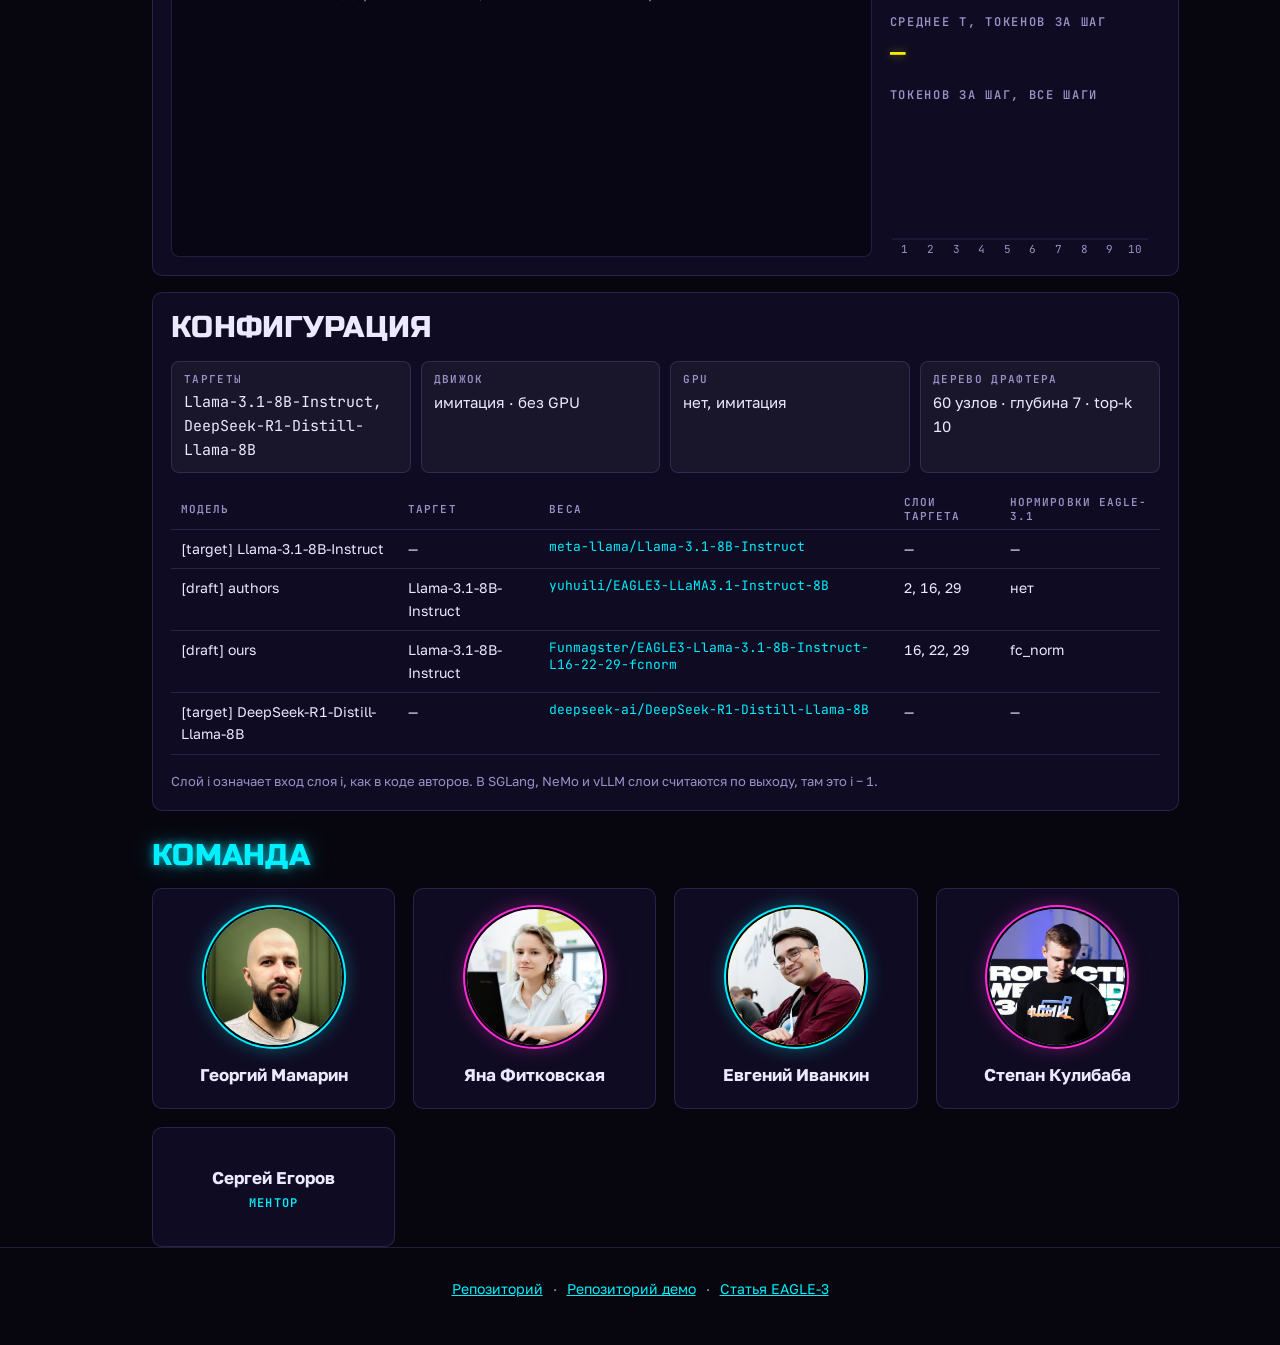
==== commit 80a3fd4b: "Телефон: человек с видео виден после команды, подпись ментора под ним Co-Authored-By: Claude Opus 5." ====
--- a/site/demo.html
+++ b/site/demo.html
@@ -9,7 +9,7 @@
 <link rel="stylesheet" href="https://fonts.googleapis.com/css2?family=Golos+Text:wght@400;500;600;700&family=JetBrains+Mono:wght@400;600&family=Russo+One&display=swap">
 <link rel="stylesheet" href="assets/style.css">
 <!-- постоянная ссылка (GitHub Pages): "gist:ID" - секретный гист, куда Colab при каждом запуске пишет адрес туннеля -->
-<meta name="eagle3-backend" content="">
+<meta name="eagle3-backend" content="gist:e7b489608c0c3c8eee1d15498a86872e">
 </head>
 <body class="demo-page bg-layout">
 <script>document.body.classList.add("bg-layout")</script>
@@ -149,6 +149,8 @@
     <h2><span class="neon-c">Команда</span></h2>
     <div class="team" id="team"></div>
   </section>
+  <!-- телефон и планшет: пустой экран, где виден человек с видео, а под ним подпись ментора -->
+  <div class="mentor-gap" id="mentor-gap" aria-hidden="true"></div>
 </main>
 
 <footer><div class="wrap links">
@@ -157,6 +159,7 @@
   <a href="https://arxiv.org/abs/2503.01840" target="_blank" rel="noopener">Статья EAGLE-3</a>
 </div></footer>
 
+<script src="assets/background.js"></script>
 <script src="assets/team.js"></script>
 <script src="assets/tree.js"></script>
 <script src="assets/demo.js"></script>
--- a/site/assets/style.css
+++ b/site/assets/style.css
@@ -251,6 +251,23 @@
   .video-person .role { color: var(--accept); font: 600 12px var(--f-mono); letter-spacing: .1em; text-transform: uppercase }
   .has-bg .person.on-video { display: none }
 }
+/* Экраны уже 1200px (телефон, планшет): видео сдвинуто так, что человек стоит по центру экрана,
+   после команды пустой экран (mentor-gap), где он виден, и подпись ментора внизу под ним. ПК это не касается. */
+.mentor-gap { display: none }
+@media (max-width: 1199.98px) {
+  .bg-video video { right: auto; left: calc(50vw - .207 * var(--bgw)) }
+  .bg-video::after { transition: background .5s }
+  .mentor-view .bg-video::after { background: rgba(7, 6, 15, .1) }
+  .has-bg .mentor-gap { display: block; height: 100vh; height: 100svh }
+  .has-bg .person.on-video { display: none }
+  .has-bg .video-person:not([hidden]) { display: grid; gap: 4px; justify-items: center; text-align: center; position: fixed; z-index: 5;
+    bottom: 76px; left: 50%; background: var(--panel); border: 1px solid var(--line); border-radius: 10px;
+    padding: 12px 18px; backdrop-filter: blur(6px);
+    opacity: 0; visibility: hidden; transform: translate(-50%, 12px); transition: opacity .4s, transform .4s, visibility 0s .4s }
+  .has-bg .video-person.shown { opacity: 1; visibility: visible; transform: translateX(-50%); transition: opacity .4s, transform .4s }
+  .video-person b { font-size: 17px }
+  .video-person .role { color: var(--accept); font: 600 12px var(--f-mono); letter-spacing: .1em; text-transform: uppercase }
+}
 .has-bg .sound-btn:not([hidden]) { display: block; position: fixed; right: max(16px, env(safe-area-inset-right, 0px)); bottom: 16px; z-index: 20;
   font: 600 12px var(--f-mono); letter-spacing: .08em; text-transform: uppercase; color: var(--ink); cursor: pointer;
   background: var(--panel); border: 1px solid var(--line-hot); border-radius: 8px; padding: 8px 12px; backdrop-filter: blur(6px) }
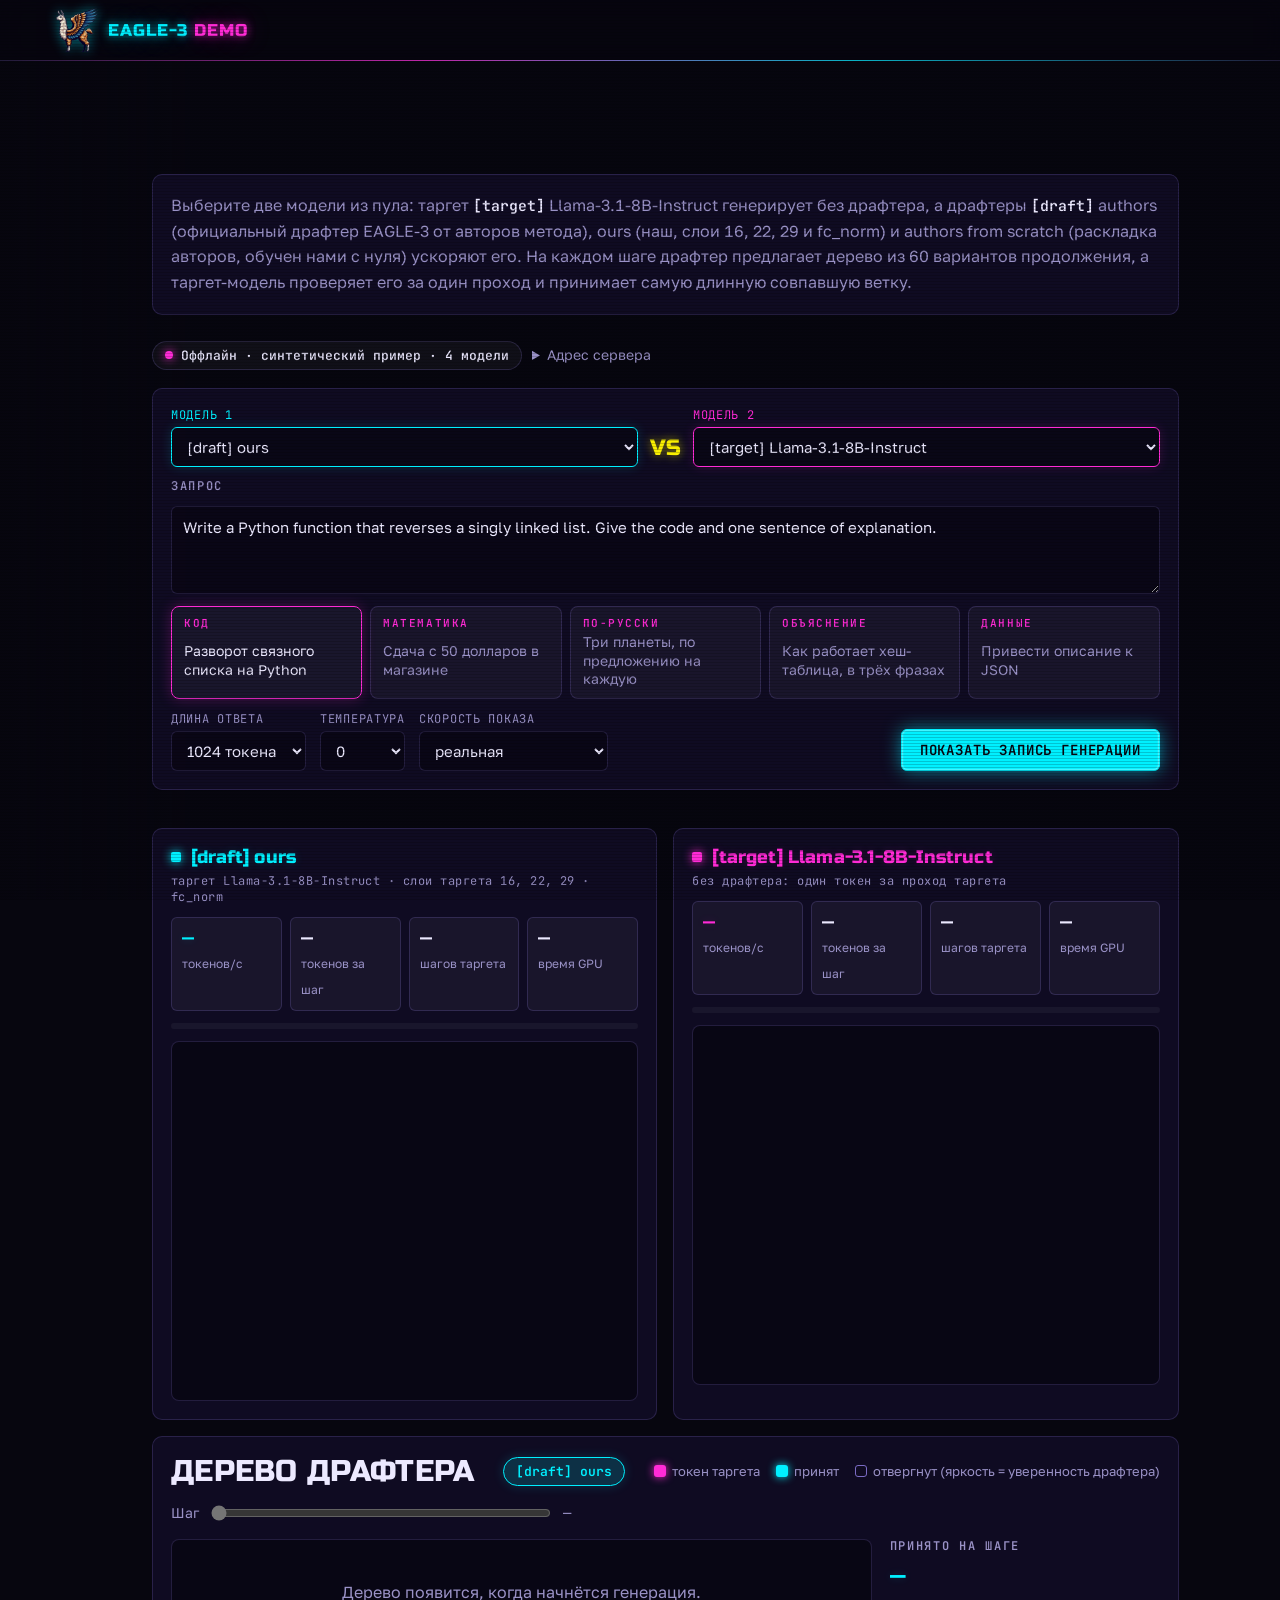
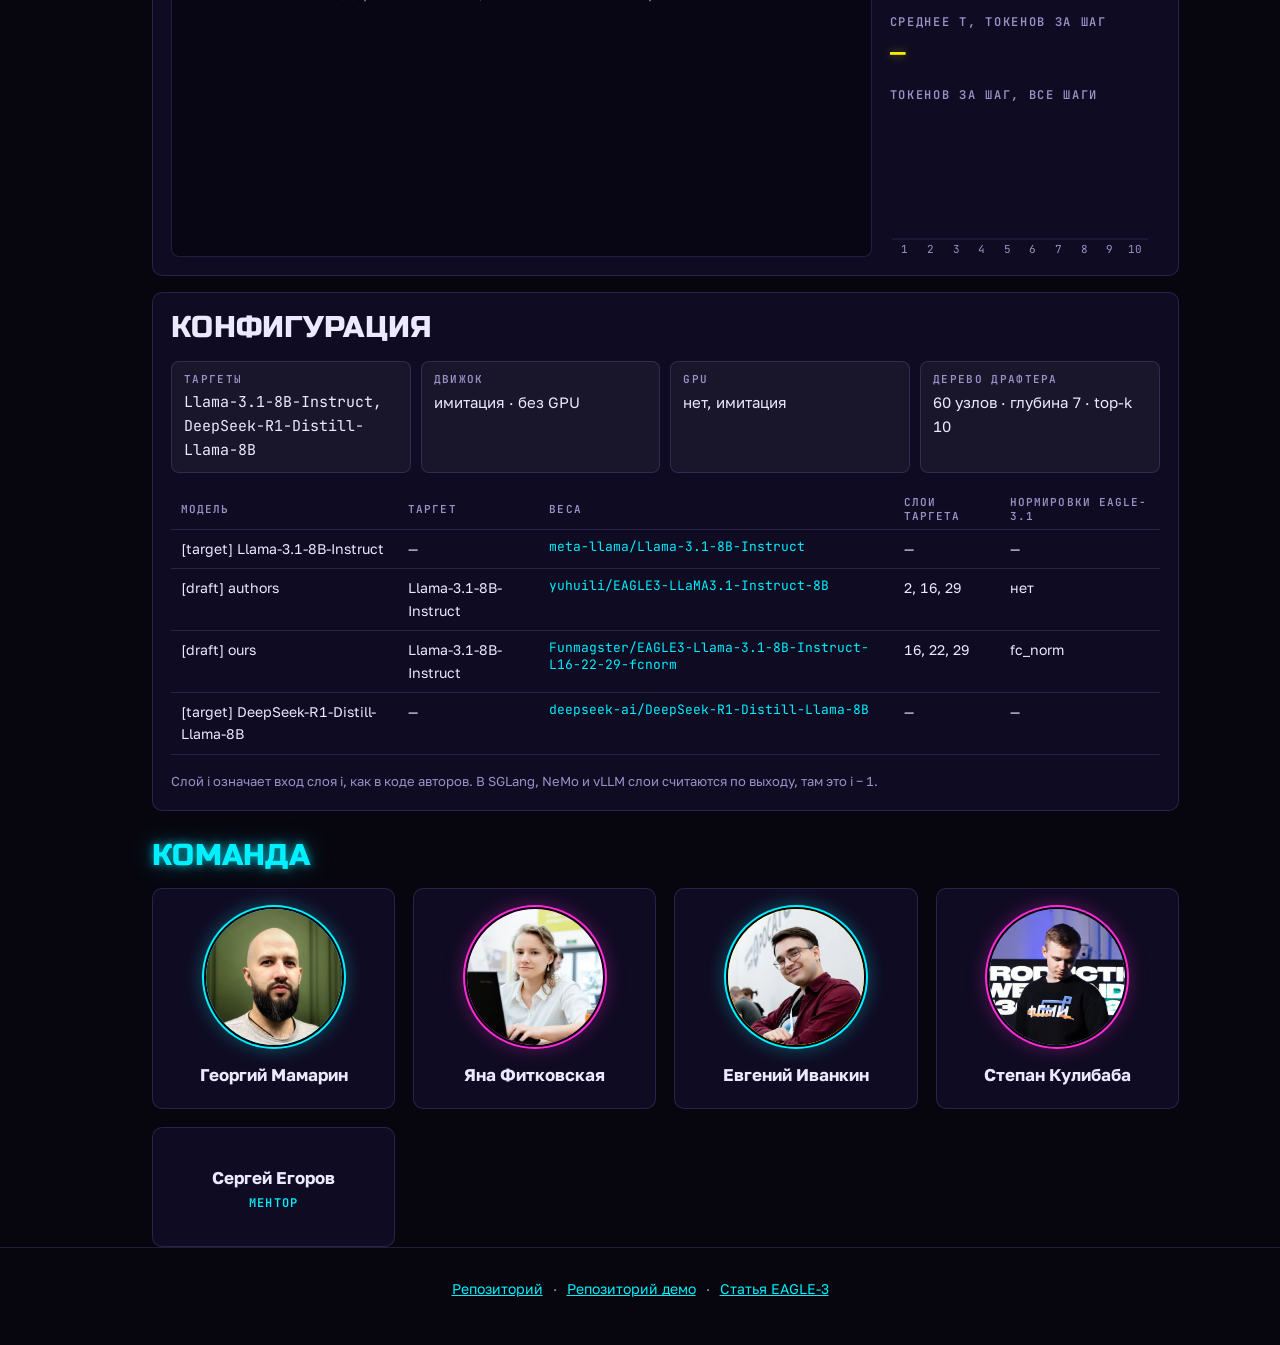
==== commit 17d6779f: "Драфтер [draft] authors from scratch; SGLang держит на GPU сколько влезает Co-Authored-By: Claude Op" ====
--- a/site/demo.html
+++ b/site/demo.html
@@ -27,7 +27,7 @@
   <section class="demo-head">
     <!-- надпись убрана, место под ней оставлено: страница по высоте как с заголовком -->
     <h1 class="ghost" aria-hidden="true"><span class="neon-c">Баттл</span> <span class="neon-m">моделей</span></h1>
-    <div class="panel intro"><p>Выберите две модели из пула: таргет <b>[target]</b> Llama-3.1-8B-Instruct генерирует без драфтера, а драфтеры <b>[draft]</b> authors (официальный драфтер EAGLE-3 от авторов метода) и ours (наш, слои 16, 22, 29 и fc_norm) ускоряют его. На каждом шаге драфтер предлагает дерево из 60 вариантов продолжения, а таргет-модель проверяет его за один проход и принимает самую длинную совпавшую ветку.</p></div>
+    <div class="panel intro"><p>Выберите две модели из пула: таргет <b>[target]</b> Llama-3.1-8B-Instruct генерирует без драфтера, а драфтеры <b>[draft]</b> authors (официальный драфтер EAGLE-3 от авторов метода), ours (наш, слои 16, 22, 29 и fc_norm) и authors from scratch (раскладка авторов, обучен нами с нуля) ускоряют его. На каждом шаге драфтер предлагает дерево из 60 вариантов продолжения, а таргет-модель проверяет его за один проход и принимает самую длинную совпавшую ветку.</p></div>
     <div class="server">
       <span class="pill" id="srv-pill"><i></i><span id="srv-text">Проверяю демо-сервер…</span></span>
       <details id="srv-details">
